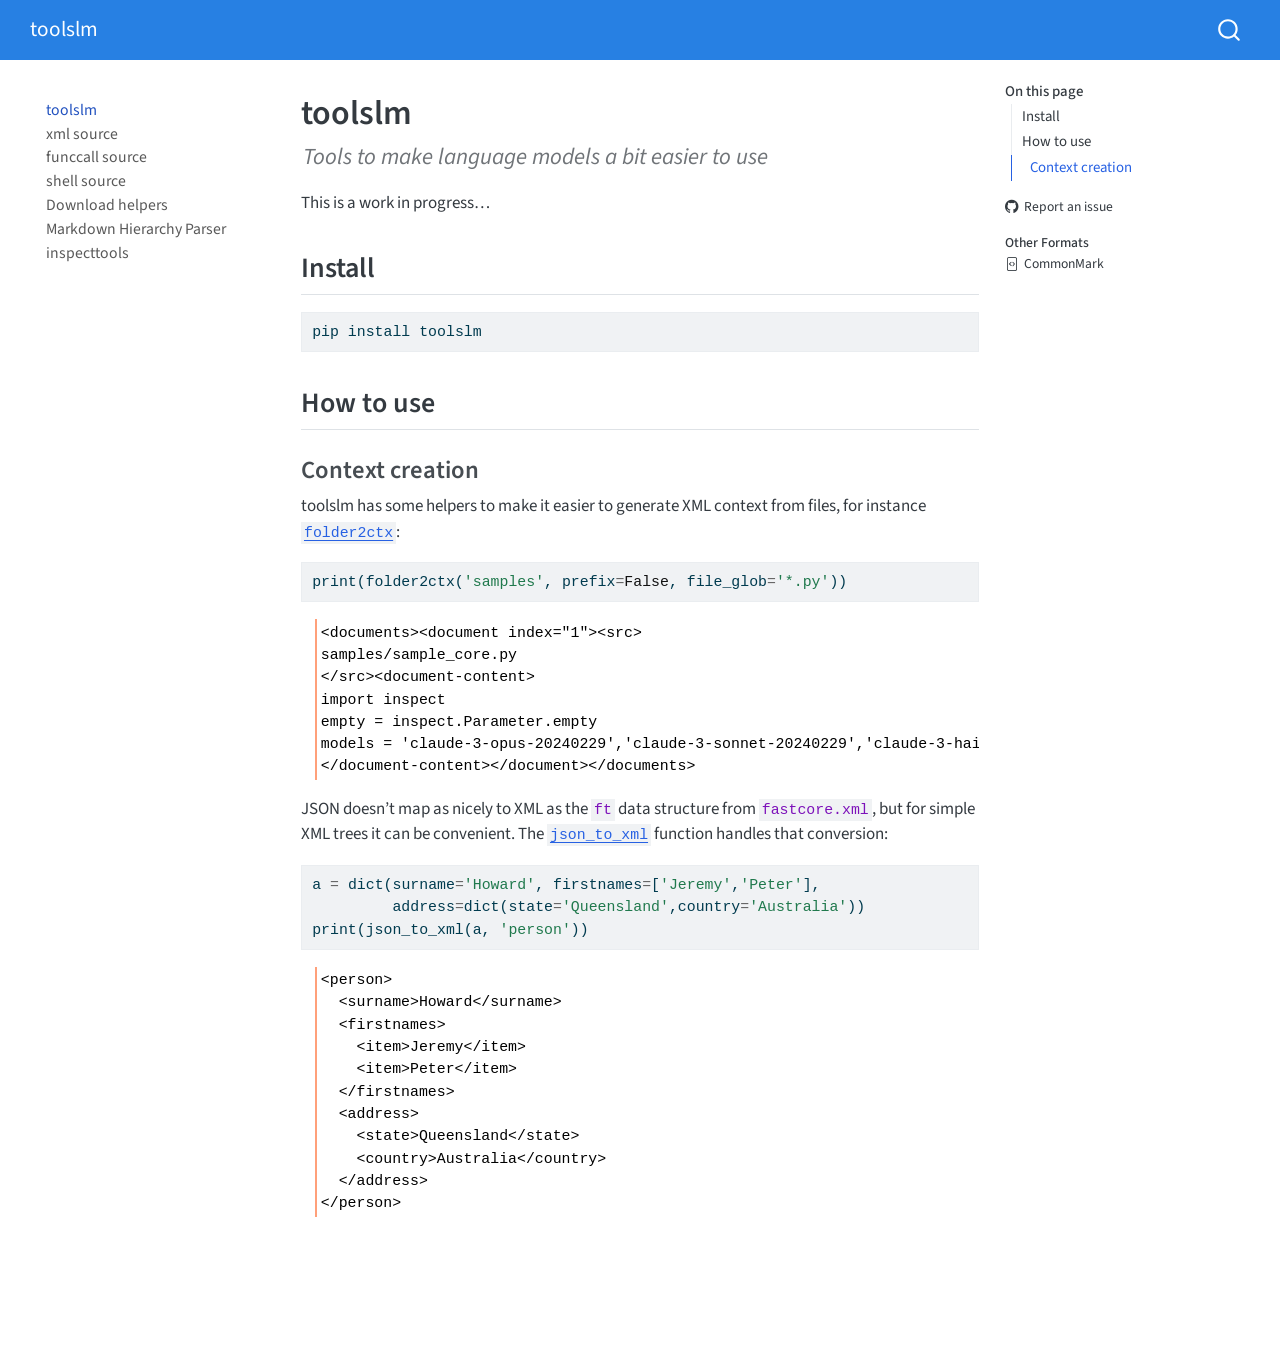
==== index.html @ 43aa9c3e "deploy: 1d671bc5218792d55fe097cf8a667a4522770179" ====
<!DOCTYPE html>
<html xmlns="http://www.w3.org/1999/xhtml" lang="en" xml:lang="en"><head>

<meta charset="utf-8">
<meta name="generator" content="quarto-1.9.36">

<meta name="viewport" content="width=device-width, initial-scale=1.0, user-scalable=yes">

<meta name="description" content="Tools to make language models a bit easier to use">

<title>toolslm</title>
<style>
/* Default styles provided by pandoc.
** See https://pandoc.org/MANUAL.html#variables-for-html for config info.
*/
code{white-space: pre-wrap;}
span.smallcaps{font-variant: small-caps;}
div.columns{display: flex; gap: min(4vw, 1.5em);}
div.column{flex: auto; overflow-x: auto;}
div.hanging-indent{margin-left: 1.5em; text-indent: -1.5em;}
ul.task-list{list-style: none;}
ul.task-list li input[type="checkbox"] {
  width: 0.8em;
  margin: 0 0.8em 0.2em -1em; /* quarto-specific, see https://github.com/quarto-dev/quarto-cli/issues/4556 */ 
  vertical-align: middle;
}
/* CSS for syntax highlighting */
html { -webkit-text-size-adjust: 100%; }
pre > code.sourceCode { white-space: pre; position: relative; }
pre > code.sourceCode > span { display: inline-block; line-height: 1.25; }
pre > code.sourceCode > span:empty { height: 1.2em; }
.sourceCode { overflow: visible; }
code.sourceCode > span { color: inherit; text-decoration: inherit; }
div.sourceCode { margin: 1em 0; }
pre.sourceCode { margin: 0; }
@media screen {
div.sourceCode { overflow: auto; }
}
@media print {
pre > code.sourceCode { white-space: pre-wrap; }
pre > code.sourceCode > span { text-indent: -5em; padding-left: 5em; }
}
pre.numberSource code
  { counter-reset: source-line 0; }
pre.numberSource code > span
  { position: relative; left: -4em; counter-increment: source-line; }
pre.numberSource code > span > a:first-child::before
  { content: counter(source-line);
    position: relative; left: -1em; text-align: right; vertical-align: baseline;
    border: none; display: inline-block;
    -webkit-touch-callout: none; -webkit-user-select: none;
    -khtml-user-select: none; -moz-user-select: none;
    -ms-user-select: none; user-select: none;
    padding: 0 4px; width: 4em;
  }
pre.numberSource { margin-left: 3em;  padding-left: 4px; }
div.sourceCode
  {   }
@media screen {
pre > code.sourceCode > span > a:first-child::before { text-decoration: underline; }
}
</style>


<script src="site_libs/quarto-nav/quarto-nav.js"></script>
<script src="site_libs/quarto-nav/headroom.min.js"></script>
<script src="site_libs/clipboard/clipboard.min.js"></script>
<script src="site_libs/quarto-search/autocomplete.umd.js"></script>
<script src="site_libs/quarto-search/fuse.min.js"></script>
<script src="site_libs/quarto-search/quarto-search.js"></script>
<meta name="quarto:offset" content="./">
<script src="site_libs/quarto-html/quarto.js" type="module"></script>
<script src="site_libs/quarto-html/tabsets/tabsets.js" type="module"></script>
<script src="site_libs/quarto-html/popper.min.js"></script>
<script src="site_libs/quarto-html/tippy.umd.min.js"></script>
<script src="site_libs/quarto-html/anchor.min.js"></script>
<link href="site_libs/quarto-html/tippy.css" rel="stylesheet">
<link href="site_libs/quarto-html/quarto-syntax-highlighting-845c23b38eaddc0f92fda52bfe77a8c8.css" rel="stylesheet" id="quarto-text-highlighting-styles">
<script src="site_libs/bootstrap/bootstrap.min.js"></script>
<link href="site_libs/bootstrap/bootstrap-icons.css" rel="stylesheet">
<link href="site_libs/bootstrap/bootstrap-a3f6bd1e97f121887d2ce1b8fe2cd664.min.css" rel="stylesheet" append-hash="true" id="quarto-bootstrap" data-mode="light">
<script id="quarto-search-options" type="application/json">{
  "location": "navbar",
  "copy-button": false,
  "collapse-after": 3,
  "panel-placement": "end",
  "type": "overlay",
  "limit": 50,
  "keyboard-shortcut": [
    "f",
    "/",
    "s"
  ],
  "show-item-context": false,
  "language": {
    "search-no-results-text": "No results",
    "search-matching-documents-text": "matching documents",
    "search-copy-link-title": "Copy link to search",
    "search-hide-matches-text": "Hide additional matches",
    "search-more-match-text": "more match in this document",
    "search-more-matches-text": "more matches in this document",
    "search-clear-button-title": "Clear",
    "search-text-placeholder": "",
    "search-detached-cancel-button-title": "Cancel",
    "search-submit-button-title": "Submit",
    "search-label": "Search"
  }
}</script>


<link rel="stylesheet" href="styles.css">
<meta property="og:title" content="toolslm">
<meta property="og:description" content="Tools to make language models a bit easier to use">
<meta property="og:site_name" content="toolslm">
<meta name="twitter:title" content="toolslm">
<meta name="twitter:description" content="Tools to make language models a bit easier to use">
<meta name="twitter:card" content="summary">
</head>

<body class="nav-sidebar floating nav-fixed quarto-light">

<div id="quarto-search-results"></div>
  <header id="quarto-header" class="headroom fixed-top">
    <nav class="navbar navbar-expand-lg " data-bs-theme="dark">
      <div class="navbar-container container-fluid">
      <div class="navbar-brand-container mx-auto">
    <a class="navbar-brand" href="./index.html">
    <span class="navbar-title">toolslm</span>
    </a>
  </div>
        <div class="quarto-navbar-tools tools-end">
</div>
          <div id="quarto-search" class="" title="Search"></div>
      </div> <!-- /container-fluid -->
    </nav>
  <nav class="quarto-secondary-nav">
    <div class="container-fluid d-flex">
      <button type="button" class="quarto-btn-toggle btn" data-bs-toggle="collapse" role="button" data-bs-target=".quarto-sidebar-collapse-item" aria-controls="quarto-sidebar" aria-expanded="false" aria-label="Toggle sidebar navigation" onclick="if (window.quartoToggleHeadroom) { window.quartoToggleHeadroom(); }">
        <i class="bi bi-layout-text-sidebar-reverse"></i>
      </button>
        <nav class="quarto-page-breadcrumbs" aria-label="breadcrumb"><ol class="breadcrumb"><li class="breadcrumb-item"><a href="./index.html">toolslm</a></li></ol></nav>
        <a class="flex-grow-1" role="navigation" data-bs-toggle="collapse" data-bs-target=".quarto-sidebar-collapse-item" aria-controls="quarto-sidebar" aria-expanded="false" aria-label="Toggle sidebar navigation" onclick="if (window.quartoToggleHeadroom) { window.quartoToggleHeadroom(); }">      
        </a>
    </div>
  </nav>
</header>
<!-- content -->
<div id="quarto-content" class="quarto-container page-columns page-rows-contents page-layout-article page-navbar">
<!-- sidebar -->
  <nav id="quarto-sidebar" class="sidebar collapse collapse-horizontal quarto-sidebar-collapse-item sidebar-navigation floating overflow-auto">
    <div class="sidebar-menu-container"> 
    <ul class="list-unstyled mt-1">
        <li class="sidebar-item">
  <div class="sidebar-item-container"> 
  <a href="./index.html" class="sidebar-item-text sidebar-link active">
 <span class="menu-text">toolslm</span></a>
  </div>
</li>
        <li class="sidebar-item">
  <div class="sidebar-item-container"> 
  <a href="./xml.html" class="sidebar-item-text sidebar-link">
 <span class="menu-text">xml source</span></a>
  </div>
</li>
        <li class="sidebar-item">
  <div class="sidebar-item-container"> 
  <a href="./funccall.html" class="sidebar-item-text sidebar-link">
 <span class="menu-text">funccall source</span></a>
  </div>
</li>
        <li class="sidebar-item">
  <div class="sidebar-item-container"> 
  <a href="./shell.html" class="sidebar-item-text sidebar-link">
 <span class="menu-text">shell source</span></a>
  </div>
</li>
        <li class="sidebar-item">
  <div class="sidebar-item-container"> 
  <a href="./download.html" class="sidebar-item-text sidebar-link">
 <span class="menu-text">Download helpers</span></a>
  </div>
</li>
        <li class="sidebar-item">
  <div class="sidebar-item-container"> 
  <a href="./md_hier.html" class="sidebar-item-text sidebar-link">
 <span class="menu-text">Markdown Hierarchy Parser</span></a>
  </div>
</li>
        <li class="sidebar-item">
  <div class="sidebar-item-container"> 
  <a href="./inspecttools.html" class="sidebar-item-text sidebar-link">
 <span class="menu-text">inspecttools</span></a>
  </div>
</li>
    </ul>
    </div>
</nav>
<div id="quarto-sidebar-glass" class="quarto-sidebar-collapse-item" data-bs-toggle="collapse" data-bs-target=".quarto-sidebar-collapse-item"></div>
<!-- margin-sidebar -->
    <div id="quarto-margin-sidebar" class="sidebar margin-sidebar">
        <nav id="TOC" role="doc-toc" class="toc-active">
    <h2 id="toc-title">On this page</h2>
   
  <ul>
  <li><a href="#install" id="toc-install" class="nav-link active" data-scroll-target="#install">Install</a></li>
  <li><a href="#how-to-use" id="toc-how-to-use" class="nav-link" data-scroll-target="#how-to-use">How to use</a>
  <ul class="collapse">
  <li><a href="#context-creation" id="toc-context-creation" class="nav-link" data-scroll-target="#context-creation">Context creation</a></li>
  </ul></li>
  </ul>
<div class="toc-actions"><ul><li><a href="https://github.com/AnswerDotAI/toolslm/issues/new" class="toc-action"><i class="bi bi-github"></i>Report an issue</a></li></ul></div><div class="quarto-alternate-formats"><h2>Other Formats</h2><ul><li><a href="index.html.md"><i class="bi bi-file-code"></i>CommonMark</a></li></ul></div></nav>
    </div>
<!-- main -->
<main class="content" id="quarto-document-content">

<header id="title-block-header" class="quarto-title-block default">
<div class="quarto-title">
<h1 class="title">toolslm</h1>
</div>

<div>
  <div class="description">
    Tools to make language models a bit easier to use
  </div>
</div>


<div class="quarto-title-meta">

    
  
    
  </div>
  


</header>


<!-- WARNING: THIS FILE WAS AUTOGENERATED! DO NOT EDIT! -->
<p>This is a work in progress…</p>
<section id="install" class="level2">
<h2 class="anchored" data-anchor-id="install">Install</h2>
<div class="code-copy-outer-scaffold"><div class="sourceCode" id="cb1"><pre class="sourceCode sh code-with-copy"><code class="sourceCode bash"><span id="cb1-1"><a href="#cb1-1" aria-hidden="true" tabindex="-1"></a><span class="ex">pip</span> install toolslm</span></code></pre></div><button title="Copy to Clipboard" class="code-copy-button"><i class="bi"></i></button></div>
</section>
<section id="how-to-use" class="level2">
<h2 class="anchored" data-anchor-id="how-to-use">How to use</h2>
<section id="context-creation" class="level3">
<h3 class="anchored" data-anchor-id="context-creation">Context creation</h3>
<p>toolslm has some helpers to make it easier to generate XML context from files, for instance <a href="https://AnswerDotAI.github.io/toolslm/xml.html#folder2ctx"><code>folder2ctx</code></a>:</p>
<div id="efd52392" class="cell">
<div class="code-copy-outer-scaffold"><div class="sourceCode cell-code" id="cb2"><pre class="sourceCode python code-with-copy"><code class="sourceCode python"><span id="cb2-1"><a href="#cb2-1" aria-hidden="true" tabindex="-1"></a><span class="bu">print</span>(folder2ctx(<span class="st">'samples'</span>, prefix<span class="op">=</span><span class="va">False</span>, file_glob<span class="op">=</span><span class="st">'*.py'</span>))</span></code></pre></div><button title="Copy to Clipboard" class="code-copy-button"><i class="bi"></i></button></div>
<div class="cell-output cell-output-stdout">
<pre><code>&lt;documents&gt;&lt;document index="1"&gt;&lt;src&gt;
samples/sample_core.py
&lt;/src&gt;&lt;document-content&gt;
import inspect
empty = inspect.Parameter.empty
models = 'claude-3-opus-20240229','claude-3-sonnet-20240229','claude-3-haiku-20240307'
&lt;/document-content&gt;&lt;/document&gt;&lt;/documents&gt;</code></pre>
</div>
</div>
<p>JSON doesn’t map as nicely to XML as the <code>ft</code> data structure from <code>fastcore.xml</code>, but for simple XML trees it can be convenient. The <a href="https://AnswerDotAI.github.io/toolslm/xml.html#json_to_xml"><code>json_to_xml</code></a> function handles that conversion:</p>
<div id="9bcb985e" class="cell">
<div class="code-copy-outer-scaffold"><div class="sourceCode cell-code" id="cb4"><pre class="sourceCode python code-with-copy"><code class="sourceCode python"><span id="cb4-1"><a href="#cb4-1" aria-hidden="true" tabindex="-1"></a>a <span class="op">=</span> <span class="bu">dict</span>(surname<span class="op">=</span><span class="st">'Howard'</span>, firstnames<span class="op">=</span>[<span class="st">'Jeremy'</span>,<span class="st">'Peter'</span>],</span>
<span id="cb4-2"><a href="#cb4-2" aria-hidden="true" tabindex="-1"></a>         address<span class="op">=</span><span class="bu">dict</span>(state<span class="op">=</span><span class="st">'Queensland'</span>,country<span class="op">=</span><span class="st">'Australia'</span>))</span>
<span id="cb4-3"><a href="#cb4-3" aria-hidden="true" tabindex="-1"></a><span class="bu">print</span>(json_to_xml(a, <span class="st">'person'</span>))</span></code></pre></div><button title="Copy to Clipboard" class="code-copy-button"><i class="bi"></i></button></div>
<div class="cell-output cell-output-stdout">
<pre><code>&lt;person&gt;
  &lt;surname&gt;Howard&lt;/surname&gt;
  &lt;firstnames&gt;
    &lt;item&gt;Jeremy&lt;/item&gt;
    &lt;item&gt;Peter&lt;/item&gt;
  &lt;/firstnames&gt;
  &lt;address&gt;
    &lt;state&gt;Queensland&lt;/state&gt;
    &lt;country&gt;Australia&lt;/country&gt;
  &lt;/address&gt;
&lt;/person&gt;</code></pre>
</div>
</div>


</section>
</section>

</main> <!-- /main -->
<script id="quarto-html-after-body" type="application/javascript">
  window.document.addEventListener("DOMContentLoaded", function (event) {
    const icon = "";
    const anchorJS = new window.AnchorJS();
    anchorJS.options = {
      placement: 'right',
      icon: icon
    };
    anchorJS.add('.anchored');
    const isCodeAnnotation = (el) => {
      for (const clz of el.classList) {
        if (clz.startsWith('code-annotation-')) {                     
          return true;
        }
      }
      return false;
    }
    const onCopySuccess = function(e) {
      // button target
      const button = e.trigger;
      // don't keep focus
      button.blur();
      // flash "checked"
      button.classList.add('code-copy-button-checked');
      var currentTitle = button.getAttribute("title");
      button.setAttribute("title", "Copied!");
      let tooltip;
      if (window.bootstrap) {
        button.setAttribute("data-bs-toggle", "tooltip");
        button.setAttribute("data-bs-placement", "left");
        button.setAttribute("data-bs-title", "Copied!");
        tooltip = new bootstrap.Tooltip(button, 
          { trigger: "manual", 
            customClass: "code-copy-button-tooltip",
            offset: [0, -8]});
        tooltip.show();    
      }
      setTimeout(function() {
        if (tooltip) {
          tooltip.hide();
          button.removeAttribute("data-bs-title");
          button.removeAttribute("data-bs-toggle");
          button.removeAttribute("data-bs-placement");
        }
        button.setAttribute("title", currentTitle);
        button.classList.remove('code-copy-button-checked');
      }, 1000);
      // clear code selection
      e.clearSelection();
    }
    const getTextToCopy = function(trigger) {
      const outerScaffold = trigger.parentElement.cloneNode(true);
      const codeEl = outerScaffold.querySelector('code');
      for (const childEl of codeEl.children) {
        if (isCodeAnnotation(childEl)) {
          childEl.remove();
        }
      }
      return codeEl.innerText;
    }
    const clipboard = new window.ClipboardJS('.code-copy-button:not([data-in-quarto-modal])', {
      text: getTextToCopy
    });
    clipboard.on('success', onCopySuccess);
    if (window.document.getElementById('quarto-embedded-source-code-modal')) {
      const clipboardModal = new window.ClipboardJS('.code-copy-button[data-in-quarto-modal]', {
        text: getTextToCopy,
        container: window.document.getElementById('quarto-embedded-source-code-modal')
      });
      clipboardModal.on('success', onCopySuccess);
    }
      var localhostRegex = new RegExp(/^(?:http|https):\/\/localhost\:?[0-9]*\//);
      var mailtoRegex = new RegExp(/^mailto:/);
        var filterRegex = new RegExp("https:\/\/AnswerDotAI\.github\.io\/toolslm");
      var isInternal = (href) => {
          return filterRegex.test(href) || localhostRegex.test(href) || mailtoRegex.test(href);
      }
      // Inspect non-navigation links and adorn them if external
     var links = window.document.querySelectorAll('a[href]:not(.nav-link):not(.navbar-brand):not(.toc-action):not(.sidebar-link):not(.sidebar-item-toggle):not(.pagination-link):not(.no-external):not([aria-hidden]):not(.dropdown-item):not(.quarto-navigation-tool):not(.about-link)');
      for (var i=0; i<links.length; i++) {
        const link = links[i];
        if (!isInternal(link.href)) {
          // undo the damage that might have been done by quarto-nav.js in the case of
          // links that we want to consider external
          if (link.dataset.originalHref !== undefined) {
            link.href = link.dataset.originalHref;
          }
        }
      }
    function tippyHover(el, contentFn, onTriggerFn, onUntriggerFn) {
      const config = {
        allowHTML: true,
        maxWidth: 500,
        delay: 100,
        arrow: false,
        appendTo: function(el) {
            return el.parentElement;
        },
        interactive: true,
        interactiveBorder: 10,
        theme: 'quarto',
        placement: 'bottom-start',
      };
      if (contentFn) {
        config.content = contentFn;
      }
      if (onTriggerFn) {
        config.onTrigger = onTriggerFn;
      }
      if (onUntriggerFn) {
        config.onUntrigger = onUntriggerFn;
      }
      window.tippy(el, config); 
    }
    const noterefs = window.document.querySelectorAll('a[role="doc-noteref"]');
    for (var i=0; i<noterefs.length; i++) {
      const ref = noterefs[i];
      tippyHover(ref, function() {
        // use id or data attribute instead here
        let href = ref.getAttribute('data-footnote-href') || ref.getAttribute('href');
        try { href = new URL(href).hash; } catch {}
        const id = href.replace(/^#\/?/, "");
        const note = window.document.getElementById(id);
        if (note) {
          return note.innerHTML;
        } else {
          return "";
        }
      });
    }
    const xrefs = window.document.querySelectorAll('a.quarto-xref');
    const processXRef = (id, note) => {
      // Strip column container classes
      const stripColumnClz = (el) => {
        el.classList.remove("page-full", "page-columns");
        if (el.children) {
          for (const child of el.children) {
            stripColumnClz(child);
          }
        }
      }
      stripColumnClz(note)
      if (id === null || id.startsWith('sec-')) {
        // Special case sections, only their first couple elements
        const container = document.createElement("div");
        if (note.children && note.children.length > 2) {
          container.appendChild(note.children[0].cloneNode(true));
          for (let i = 1; i < note.children.length; i++) {
            const child = note.children[i];
            if (child.tagName === "P" && child.innerText === "") {
              continue;
            } else {
              container.appendChild(child.cloneNode(true));
              break;
            }
          }
          if (window.Quarto?.typesetMath) {
            window.Quarto.typesetMath(container);
          }
          return container.innerHTML
        } else {
          if (window.Quarto?.typesetMath) {
            window.Quarto.typesetMath(note);
          }
          return note.innerHTML;
        }
      } else {
        // Remove any anchor links if they are present
        const anchorLink = note.querySelector('a.anchorjs-link');
        if (anchorLink) {
          anchorLink.remove();
        }
        if (window.Quarto?.typesetMath) {
          window.Quarto.typesetMath(note);
        }
        if (note.classList.contains("callout")) {
          return note.outerHTML;
        } else {
          return note.innerHTML;
        }
      }
    }
    for (var i=0; i<xrefs.length; i++) {
      const xref = xrefs[i];
      tippyHover(xref, undefined, function(instance) {
        instance.disable();
        let url = xref.getAttribute('href');
        let hash = undefined; 
        if (url.startsWith('#')) {
          hash = url;
        } else {
          try { hash = new URL(url).hash; } catch {}
        }
        if (hash) {
          const id = hash.replace(/^#\/?/, "");
          const note = window.document.getElementById(id);
          if (note !== null) {
            try {
              const html = processXRef(id, note.cloneNode(true));
              instance.setContent(html);
            } finally {
              instance.enable();
              instance.show();
            }
          } else {
            // See if we can fetch this
            fetch(url.split('#')[0])
            .then(res => res.text())
            .then(html => {
              const parser = new DOMParser();
              const htmlDoc = parser.parseFromString(html, "text/html");
              const note = htmlDoc.getElementById(id);
              if (note !== null) {
                const html = processXRef(id, note);
                instance.setContent(html);
              } 
            }).finally(() => {
              instance.enable();
              instance.show();
            });
          }
        } else {
          // See if we can fetch a full url (with no hash to target)
          // This is a special case and we should probably do some content thinning / targeting
          fetch(url)
          .then(res => res.text())
          .then(html => {
            const parser = new DOMParser();
            const htmlDoc = parser.parseFromString(html, "text/html");
            const note = htmlDoc.querySelector('main.content');
            if (note !== null) {
              // This should only happen for chapter cross references
              // (since there is no id in the URL)
              // remove the first header
              if (note.children.length > 0 && note.children[0].tagName === "HEADER") {
                note.children[0].remove();
              }
              const html = processXRef(null, note);
              instance.setContent(html);
            } 
          }).finally(() => {
            instance.enable();
            instance.show();
          });
        }
      }, function(instance) {
      });
    }
        let selectedAnnoteEl;
        const selectorForAnnotation = ( cell, annotation) => {
          let cellAttr = 'data-code-cell="' + cell + '"';
          let lineAttr = 'data-code-annotation="' +  annotation + '"';
          const selector = 'span[' + cellAttr + '][' + lineAttr + ']';
          return selector;
        }
        const selectCodeLines = (annoteEl) => {
          const doc = window.document;
          const targetCell = annoteEl.getAttribute("data-target-cell");
          const targetAnnotation = annoteEl.getAttribute("data-target-annotation");
          const annoteSpan = window.document.querySelector(selectorForAnnotation(targetCell, targetAnnotation));
          const lines = annoteSpan.getAttribute("data-code-lines").split(",");
          const lineIds = lines.map((line) => {
            return targetCell + "-" + line;
          })
          let top = null;
          let height = null;
          let parent = null;
          if (lineIds.length > 0) {
              //compute the position of the single el (top and bottom and make a div)
              const el = window.document.getElementById(lineIds[0]);
              top = el.offsetTop;
              height = el.offsetHeight;
              parent = el.parentElement.parentElement;
            if (lineIds.length > 1) {
              const lastEl = window.document.getElementById(lineIds[lineIds.length - 1]);
              const bottom = lastEl.offsetTop + lastEl.offsetHeight;
              height = bottom - top;
            }
            if (top !== null && height !== null && parent !== null) {
              // cook up a div (if necessary) and position it 
              let div = window.document.getElementById("code-annotation-line-highlight");
              if (div === null) {
                div = window.document.createElement("div");
                div.setAttribute("id", "code-annotation-line-highlight");
                div.style.position = 'absolute';
                parent.appendChild(div);
              }
              div.style.top = top - 2 + "px";
              div.style.height = height + 4 + "px";
              div.style.left = 0;
              let gutterDiv = window.document.getElementById("code-annotation-line-highlight-gutter");
              if (gutterDiv === null) {
                gutterDiv = window.document.createElement("div");
                gutterDiv.setAttribute("id", "code-annotation-line-highlight-gutter");
                gutterDiv.style.position = 'absolute';
                const codeCell = window.document.getElementById(targetCell);
                const gutter = codeCell.querySelector('.code-annotation-gutter');
                gutter.appendChild(gutterDiv);
              }
              gutterDiv.style.top = top - 2 + "px";
              gutterDiv.style.height = height + 4 + "px";
            }
            selectedAnnoteEl = annoteEl;
          }
        };
        const unselectCodeLines = () => {
          const elementsIds = ["code-annotation-line-highlight", "code-annotation-line-highlight-gutter"];
          elementsIds.forEach((elId) => {
            const div = window.document.getElementById(elId);
            if (div) {
              div.remove();
            }
          });
          selectedAnnoteEl = undefined;
        };
          // Handle positioning of the toggle
      window.addEventListener(
        "resize",
        throttle(() => {
          elRect = undefined;
          if (selectedAnnoteEl) {
            selectCodeLines(selectedAnnoteEl);
          }
        }, 10)
      );
      function throttle(fn, ms) {
      let throttle = false;
      let timer;
        return (...args) => {
          if(!throttle) { // first call gets through
              fn.apply(this, args);
              throttle = true;
          } else { // all the others get throttled
              if(timer) clearTimeout(timer); // cancel #2
              timer = setTimeout(() => {
                fn.apply(this, args);
                timer = throttle = false;
              }, ms);
          }
        };
      }
        // Attach click handler to the DT
        const annoteDls = window.document.querySelectorAll('dt[data-target-cell]');
        for (const annoteDlNode of annoteDls) {
          annoteDlNode.addEventListener('click', (event) => {
            const clickedEl = event.target;
            if (clickedEl !== selectedAnnoteEl) {
              unselectCodeLines();
              const activeEl = window.document.querySelector('dt[data-target-cell].code-annotation-active');
              if (activeEl) {
                activeEl.classList.remove('code-annotation-active');
              }
              selectCodeLines(clickedEl);
              clickedEl.classList.add('code-annotation-active');
            } else {
              // Unselect the line
              unselectCodeLines();
              clickedEl.classList.remove('code-annotation-active');
            }
          });
        }
    const findCites = (el) => {
      const parentEl = el.parentElement;
      if (parentEl) {
        const cites = parentEl.dataset.cites;
        if (cites) {
          return {
            el,
            cites: cites.split(' ')
          };
        } else {
          return findCites(el.parentElement)
        }
      } else {
        return undefined;
      }
    };
    var bibliorefs = window.document.querySelectorAll('a[role="doc-biblioref"]');
    for (var i=0; i<bibliorefs.length; i++) {
      const ref = bibliorefs[i];
      const citeInfo = findCites(ref);
      if (citeInfo) {
        tippyHover(citeInfo.el, function() {
          var popup = window.document.createElement('div');
          citeInfo.cites.forEach(function(cite) {
            var citeDiv = window.document.createElement('div');
            citeDiv.classList.add('hanging-indent');
            citeDiv.classList.add('csl-entry');
            var biblioDiv = window.document.getElementById('ref-' + cite);
            if (biblioDiv) {
              citeDiv.innerHTML = biblioDiv.innerHTML;
            }
            popup.appendChild(citeDiv);
          });
          return popup.innerHTML;
        });
      }
    }
  });
  </script>
</div> <!-- /content -->




<footer class="footer"><div class="nav-footer"><div class="nav-footer-center"><div class="toc-actions d-sm-block d-md-none"><ul><li><a href="https://github.com/AnswerDotAI/toolslm/issues/new" class="toc-action"><i class="bi bi-github"></i>Report an issue</a></li></ul></div></div></div></footer></body></html>
---- site_libs/quarto-html/tippy.css ----
.tippy-box[data-animation=fade][data-state=hidden]{opacity:0}[data-tippy-root]{max-width:calc(100vw - 10px)}.tippy-box{position:relative;background-color:#333;color:#fff;border-radius:4px;font-size:14px;line-height:1.4;white-space:normal;outline:0;transition-property:transform,visibility,opacity}.tippy-box[data-placement^=top]>.tippy-arrow{bottom:0}.tippy-box[data-placement^=top]>.tippy-arrow:before{bottom:-7px;left:0;border-width:8px 8px 0;border-top-color:initial;transform-origin:center top}.tippy-box[data-placement^=bottom]>.tippy-arrow{top:0}.tippy-box[data-placement^=bottom]>.tippy-arrow:before{top:-7px;left:0;border-width:0 8px 8px;border-bottom-color:initial;transform-origin:center bottom}.tippy-box[data-placement^=left]>.tippy-arrow{right:0}.tippy-box[data-placement^=left]>.tippy-arrow:before{border-width:8px 0 8px 8px;border-left-color:initial;right:-7px;transform-origin:center left}.tippy-box[data-placement^=right]>.tippy-arrow{left:0}.tippy-box[data-placement^=right]>.tippy-arrow:before{left:-7px;border-width:8px 8px 8px 0;border-right-color:initial;transform-origin:center right}.tippy-box[data-inertia][data-state=visible]{transition-timing-function:cubic-bezier(.54,1.5,.38,1.11)}.tippy-arrow{width:16px;height:16px;color:#333}.tippy-arrow:before{content:"";position:absolute;border-color:transparent;border-style:solid}.tippy-content{position:relative;padding:5px 9px;z-index:1}
---- site_libs/quarto-html/quarto-syntax-highlighting-845c23b38eaddc0f92fda52bfe77a8c8.css ----
/* quarto syntax highlight colors */
:root {
  --quarto-hl-ot-color: #003B4F;
  --quarto-hl-at-color: #657422;
  --quarto-hl-ss-color: #20794D;
  --quarto-hl-an-color: #5E5E5E;
  --quarto-hl-fu-color: #4758AB;
  --quarto-hl-st-color: #20794D;
  --quarto-hl-cf-color: #003B4F;
  --quarto-hl-op-color: #5E5E5E;
  --quarto-hl-er-color: #AD0000;
  --quarto-hl-bn-color: #AD0000;
  --quarto-hl-al-color: #AD0000;
  --quarto-hl-va-color: #111111;
  --quarto-hl-bu-color: inherit;
  --quarto-hl-ex-color: inherit;
  --quarto-hl-pp-color: #AD0000;
  --quarto-hl-in-color: #5E5E5E;
  --quarto-hl-vs-color: #20794D;
  --quarto-hl-wa-color: #5E5E5E;
  --quarto-hl-do-color: #5E5E5E;
  --quarto-hl-im-color: #00769E;
  --quarto-hl-ch-color: #20794D;
  --quarto-hl-dt-color: #AD0000;
  --quarto-hl-fl-color: #AD0000;
  --quarto-hl-co-color: #5E5E5E;
  --quarto-hl-cv-color: #5E5E5E;
  --quarto-hl-cn-color: #8f5902;
  --quarto-hl-sc-color: #5E5E5E;
  --quarto-hl-dv-color: #AD0000;
  --quarto-hl-kw-color: #003B4F;
}

/* other quarto variables */
:root {
  --quarto-font-monospace: SFMono-Regular, Menlo, Monaco, Consolas, "Liberation Mono", "Courier New", monospace;
}

/* syntax highlight based on Pandoc's rules */
pre > code.sourceCode > span {
  color: #003B4F;
}

code.sourceCode > span {
  color: #003B4F;
}

div.sourceCode,
div.sourceCode pre.sourceCode {
  color: #003B4F;
}

/* Normal */
code span {
  color: #003B4F;
}

/* Alert */
code span.al {
  color: #AD0000;
  font-style: inherit;
}

/* Annotation */
code span.an {
  color: #5E5E5E;
  font-style: inherit;
}

/* Attribute */
code span.at {
  color: #657422;
  font-style: inherit;
}

/* BaseN */
code span.bn {
  color: #AD0000;
  font-style: inherit;
}

/* BuiltIn */
code span.bu {
  font-style: inherit;
}

/* ControlFlow */
code span.cf {
  color: #003B4F;
  font-weight: bold;
  font-style: inherit;
}

/* Char */
code span.ch {
  color: #20794D;
  font-style: inherit;
}

/* Constant */
code span.cn {
  color: #8f5902;
  font-style: inherit;
}

/* Comment */
code span.co {
  color: #5E5E5E;
  font-style: inherit;
}

/* CommentVar */
code span.cv {
  color: #5E5E5E;
  font-style: italic;
}

/* Documentation */
code span.do {
  color: #5E5E5E;
  font-style: italic;
}

/* DataType */
code span.dt {
  color: #AD0000;
  font-style: inherit;
}

/* DecVal */
code span.dv {
  color: #AD0000;
  font-style: inherit;
}

/* Error */
code span.er {
  color: #AD0000;
  font-style: inherit;
}

/* Extension */
code span.ex {
  font-style: inherit;
}

/* Float */
code span.fl {
  color: #AD0000;
  font-style: inherit;
}

/* Function */
code span.fu {
  color: #4758AB;
  font-style: inherit;
}

/* Import */
code span.im {
  color: #00769E;
  font-style: inherit;
}

/* Information */
code span.in {
  color: #5E5E5E;
  font-style: inherit;
}

/* Keyword */
code span.kw {
  color: #003B4F;
  font-weight: bold;
  font-style: inherit;
}

/* Operator */
code span.op {
  color: #5E5E5E;
  font-style: inherit;
}

/* Other */
code span.ot {
  color: #003B4F;
  font-style: inherit;
}

/* Preprocessor */
code span.pp {
  color: #AD0000;
  font-style: inherit;
}

/* SpecialChar */
code span.sc {
  color: #5E5E5E;
  font-style: inherit;
}

/* SpecialString */
code span.ss {
  color: #20794D;
  font-style: inherit;
}

/* String */
code span.st {
  color: #20794D;
  font-style: inherit;
}

/* Variable */
code span.va {
  color: #111111;
  font-style: inherit;
}

/* VerbatimString */
code span.vs {
  color: #20794D;
  font-style: inherit;
}

/* Warning */
code span.wa {
  color: #5E5E5E;
  font-style: italic;
}

.prevent-inlining {
  content: "</";
}

/*# sourceMappingURL=ac89f0bb514bba72461919f78549e31c.css.map */
---- styles.css ----
.cell {
  margin-bottom: 1rem;
}

.cell > .sourceCode {
  margin-bottom: 0;
}

.cell-output > pre {
  margin-bottom: 0;
}

.cell-output > pre, .cell-output > .sourceCode > pre, .cell-output-stdout > pre {
  margin-left: 0.8rem;
  margin-top: 0;
  background: none;
  border-left: 2px solid lightsalmon;
  border-top-left-radius: 0;
  border-top-right-radius: 0;
}

.cell-output > .sourceCode {
  border: none;
}

.cell-output > .sourceCode {
  background: none;
  margin-top: 0;
}

div.description {
  padding-left: 2px;
  padding-top: 5px;
  font-style: italic;
  font-size: 135%;
  opacity: 70%;
}
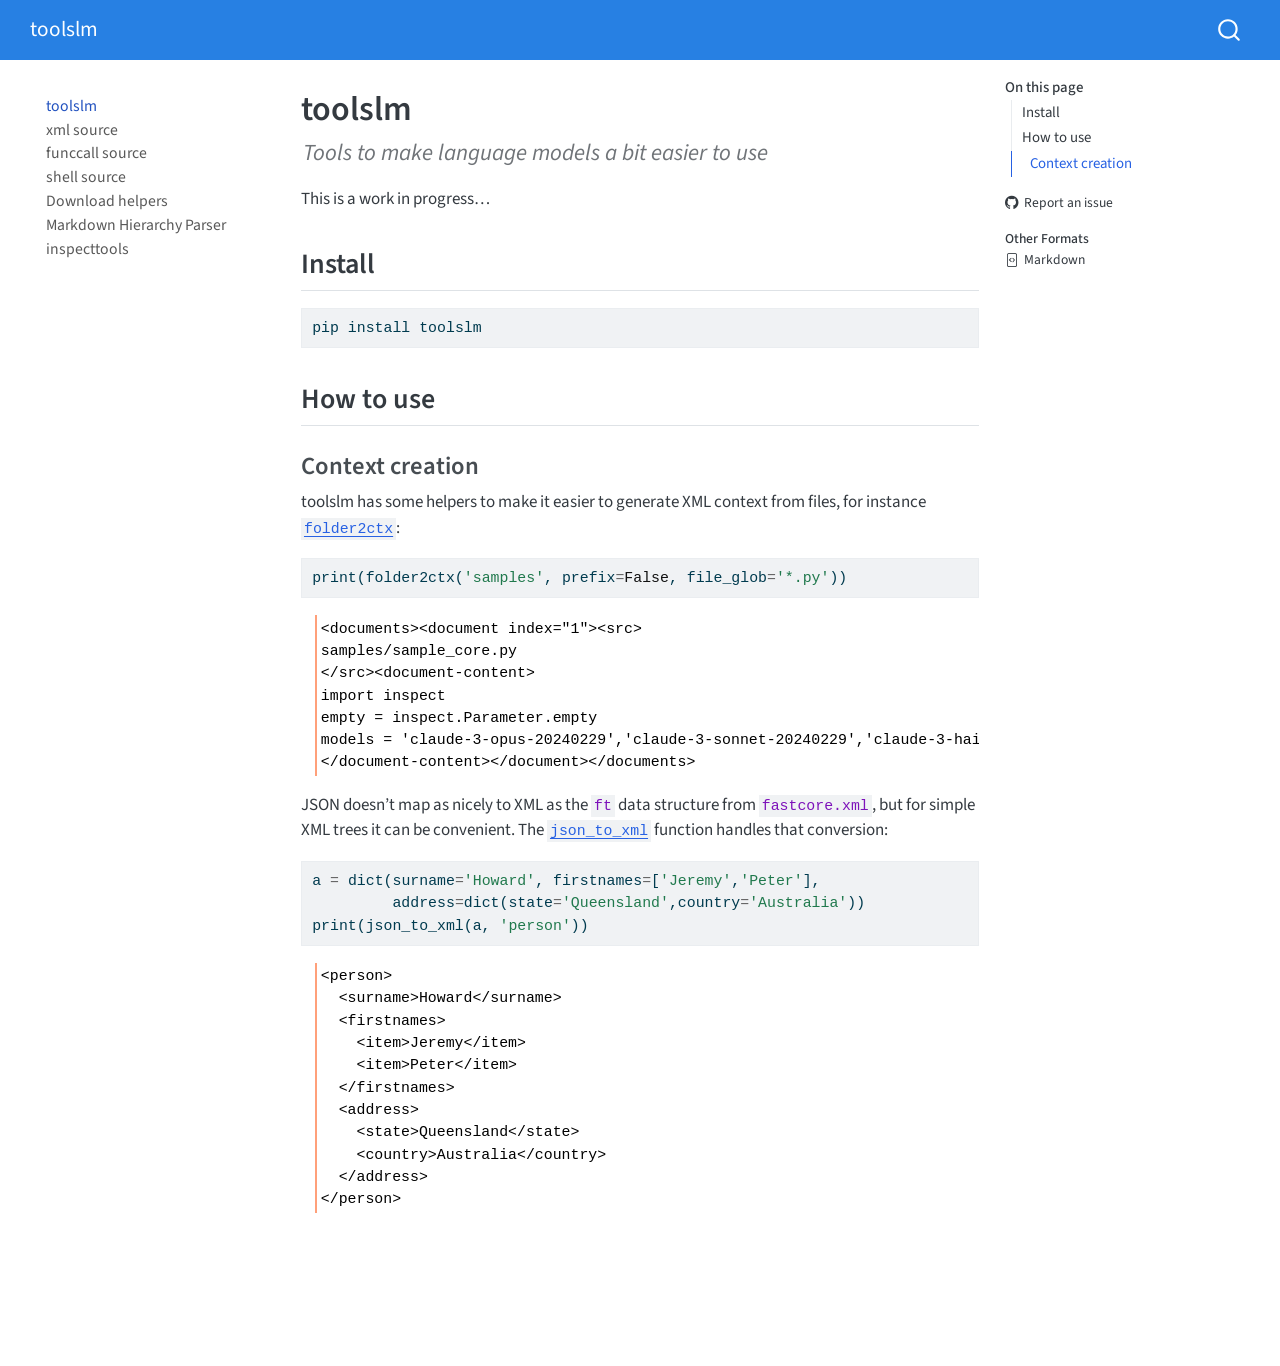
==== commit 96d56ad7: "deploy: f922b055068284a8a8af7756e6555a3a19c205fb" ====
--- a/index.html
+++ b/index.html
@@ -2,7 +2,7 @@
 <html xmlns="http://www.w3.org/1999/xhtml" lang="en" xml:lang="en"><head>
 
 <meta charset="utf-8">
-<meta name="generator" content="quarto-1.9.36">
+<meta name="generator" content="quarto-1.9.38">
 
 <meta name="viewport" content="width=device-width, initial-scale=1.0, user-scalable=yes">
 
@@ -75,10 +75,10 @@
 <script src="site_libs/quarto-html/tippy.umd.min.js"></script>
 <script src="site_libs/quarto-html/anchor.min.js"></script>
 <link href="site_libs/quarto-html/tippy.css" rel="stylesheet">
-<link href="site_libs/quarto-html/quarto-syntax-highlighting-845c23b38eaddc0f92fda52bfe77a8c8.css" rel="stylesheet" id="quarto-text-highlighting-styles">
+<link href="site_libs/quarto-html/quarto-syntax-highlighting-15634bcf2e68342d4ad2dfa704d543f6.css" rel="stylesheet" id="quarto-text-highlighting-styles">
 <script src="site_libs/bootstrap/bootstrap.min.js"></script>
 <link href="site_libs/bootstrap/bootstrap-icons.css" rel="stylesheet">
-<link href="site_libs/bootstrap/bootstrap-a3f6bd1e97f121887d2ce1b8fe2cd664.min.css" rel="stylesheet" append-hash="true" id="quarto-bootstrap" data-mode="light">
+<link href="site_libs/bootstrap/bootstrap-b38bfc58f0732c5acf3d85c920ebea91.min.css" rel="stylesheet" append-hash="true" id="quarto-bootstrap" data-mode="light">
 <script id="quarto-search-options" type="application/json">{
   "location": "navbar",
   "copy-button": false,
@@ -208,7 +208,7 @@
   <li><a href="#context-creation" id="toc-context-creation" class="nav-link" data-scroll-target="#context-creation">Context creation</a></li>
   </ul></li>
   </ul>
-<div class="toc-actions"><ul><li><a href="https://github.com/AnswerDotAI/toolslm/issues/new" class="toc-action"><i class="bi bi-github"></i>Report an issue</a></li></ul></div><div class="quarto-alternate-formats"><h2>Other Formats</h2><ul><li><a href="index.html.md"><i class="bi bi-file-code"></i>CommonMark</a></li></ul></div></nav>
+<div class="toc-actions"><ul><li><a href="https://github.com/AnswerDotAI/toolslm/issues/new" class="toc-action"><i class="bi bi-github"></i>Report an issue</a></li></ul></div><div class="quarto-alternate-formats"><h2>Other Formats</h2><ul><li><a href="index.html.md"><i class="bi bi-file-code"></i>Markdown</a></li></ul></div></nav>
     </div>
 <!-- main -->
 <main class="content" id="quarto-document-content">
--- a/site_libs/quarto-html/quarto-syntax-highlighting-15634bcf2e68342d4ad2dfa704d543f6.css
+++ b/site_libs/quarto-html/quarto-syntax-highlighting-15634bcf2e68342d4ad2dfa704d543f6.css
@@ -0,0 +1,236 @@
+/* quarto syntax highlight colors */
+:root {
+  --quarto-hl-ot-color: #003B4F;
+  --quarto-hl-at-color: #657422;
+  --quarto-hl-ss-color: #20794D;
+  --quarto-hl-an-color: #5E5E5E;
+  --quarto-hl-fu-color: #4758AB;
+  --quarto-hl-st-color: #20794D;
+  --quarto-hl-cf-color: #003B4F;
+  --quarto-hl-op-color: #5E5E5E;
+  --quarto-hl-er-color: #AD0000;
+  --quarto-hl-bn-color: #AD0000;
+  --quarto-hl-al-color: #AD0000;
+  --quarto-hl-va-color: #111111;
+  --quarto-hl-bu-color: inherit;
+  --quarto-hl-ex-color: inherit;
+  --quarto-hl-pp-color: #AD0000;
+  --quarto-hl-in-color: #5E5E5E;
+  --quarto-hl-vs-color: #20794D;
+  --quarto-hl-wa-color: #5E5E5E;
+  --quarto-hl-do-color: #5E5E5E;
+  --quarto-hl-im-color: #00769E;
+  --quarto-hl-ch-color: #20794D;
+  --quarto-hl-dt-color: #AD0000;
+  --quarto-hl-fl-color: #AD0000;
+  --quarto-hl-co-color: #5E5E5E;
+  --quarto-hl-cv-color: #5E5E5E;
+  --quarto-hl-cn-color: #8f5902;
+  --quarto-hl-sc-color: #5E5E5E;
+  --quarto-hl-dv-color: #AD0000;
+  --quarto-hl-kw-color: #003B4F;
+}
+
+/* other quarto variables */
+:root {
+  --quarto-font-monospace: SFMono-Regular, Menlo, Monaco, Consolas, "Liberation Mono", "Courier New", monospace;
+}
+
+/* syntax highlight based on Pandoc's rules */
+pre > code.sourceCode > span {
+  color: #003B4F;
+}
+
+code.sourceCode > span {
+  color: #003B4F;
+}
+
+div.sourceCode,
+div.sourceCode pre.sourceCode {
+  color: #003B4F;
+}
+
+/* Normal */
+code span {
+  color: #003B4F;
+}
+
+/* Alert */
+code span.al {
+  color: #AD0000;
+  font-style: inherit;
+}
+
+/* Annotation */
+code span.an {
+  color: #5E5E5E;
+  font-style: inherit;
+}
+
+/* Attribute */
+code span.at {
+  color: #657422;
+  font-style: inherit;
+}
+
+/* BaseN */
+code span.bn {
+  color: #AD0000;
+  font-style: inherit;
+}
+
+/* BuiltIn */
+code span.bu {
+  font-style: inherit;
+}
+
+/* ControlFlow */
+code span.cf {
+  color: #003B4F;
+  font-weight: bold;
+  font-style: inherit;
+}
+
+/* Char */
+code span.ch {
+  color: #20794D;
+  font-style: inherit;
+}
+
+/* Constant */
+code span.cn {
+  color: #8f5902;
+  font-style: inherit;
+}
+
+/* Comment */
+code span.co {
+  color: #5E5E5E;
+  font-style: inherit;
+}
+
+/* CommentVar */
+code span.cv {
+  color: #5E5E5E;
+  font-style: italic;
+}
+
+/* Documentation */
+code span.do {
+  color: #5E5E5E;
+  font-style: italic;
+}
+
+/* DataType */
+code span.dt {
+  color: #AD0000;
+  font-style: inherit;
+}
+
+/* DecVal */
+code span.dv {
+  color: #AD0000;
+  font-style: inherit;
+}
+
+/* Error */
+code span.er {
+  color: #AD0000;
+  font-style: inherit;
+}
+
+/* Extension */
+code span.ex {
+  font-style: inherit;
+}
+
+/* Float */
+code span.fl {
+  color: #AD0000;
+  font-style: inherit;
+}
+
+/* Function */
+code span.fu {
+  color: #4758AB;
+  font-style: inherit;
+}
+
+/* Import */
+code span.im {
+  color: #00769E;
+  font-style: inherit;
+}
+
+/* Information */
+code span.in {
+  color: #5E5E5E;
+  font-style: inherit;
+}
+
+/* Keyword */
+code span.kw {
+  color: #003B4F;
+  font-weight: bold;
+  font-style: inherit;
+}
+
+/* Operator */
+code span.op {
+  color: #5E5E5E;
+  font-style: inherit;
+}
+
+/* Other */
+code span.ot {
+  color: #003B4F;
+  font-style: inherit;
+}
+
+/* Preprocessor */
+code span.pp {
+  color: #AD0000;
+  font-style: inherit;
+}
+
+/* SpecialChar */
+code span.sc {
+  color: #5E5E5E;
+  font-style: inherit;
+}
+
+/* SpecialString */
+code span.ss {
+  color: #20794D;
+  font-style: inherit;
+}
+
+/* String */
+code span.st {
+  color: #20794D;
+  font-style: inherit;
+}
+
+/* Variable */
+code span.va {
+  color: #111111;
+  font-style: inherit;
+}
+
+/* VerbatimString */
+code span.vs {
+  color: #20794D;
+  font-style: inherit;
+}
+
+/* Warning */
+code span.wa {
+  color: #5E5E5E;
+  font-style: italic;
+}
+
+.prevent-inlining {
+  content: "</";
+}
+
+/*# sourceMappingURL=f23921c56f73e400b49028c9186a1aa0.css.map */
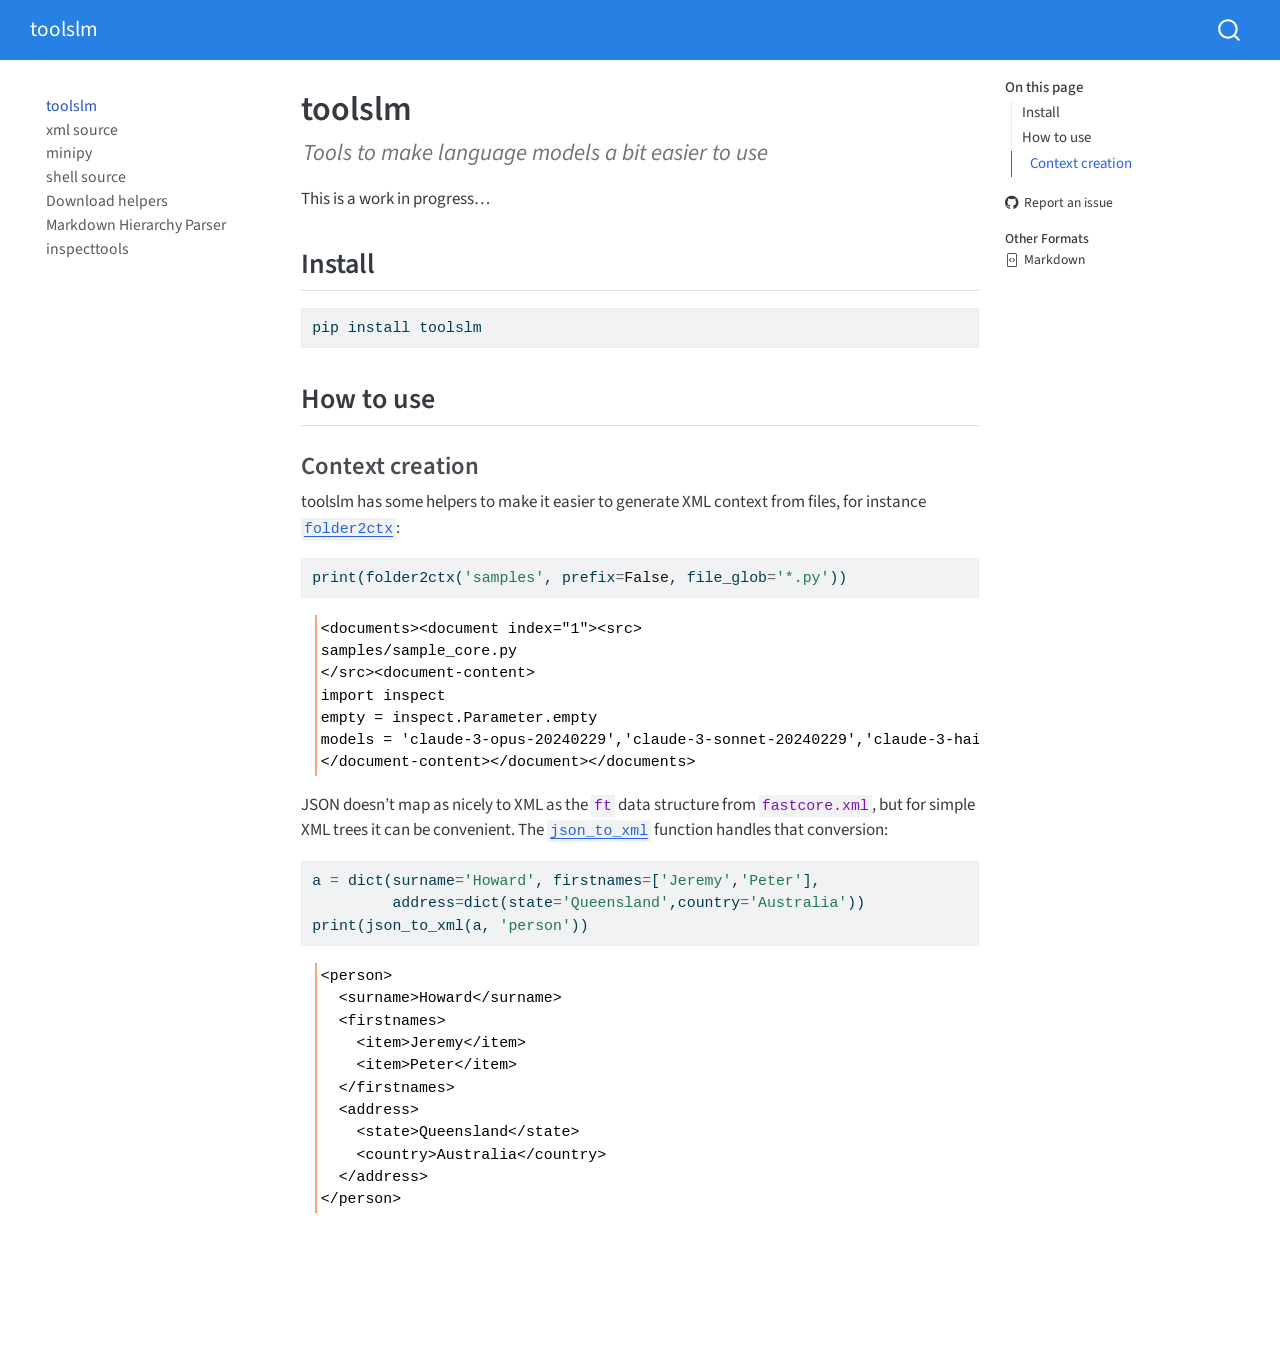
==== commit 94cdafbe: "deploy: c081364d822b8e9a5a5170c3f56dcc45151857d7" ====
--- a/index.html
+++ b/index.html
@@ -2,7 +2,7 @@
 <html xmlns="http://www.w3.org/1999/xhtml" lang="en" xml:lang="en"><head>
 
 <meta charset="utf-8">
-<meta name="generator" content="quarto-1.9.38">
+<meta name="generator" content="quarto-1.10.18">
 
 <meta name="viewport" content="width=device-width, initial-scale=1.0, user-scalable=yes">
 
@@ -13,10 +13,13 @@
 /* Default styles provided by pandoc.
 ** See https://pandoc.org/MANUAL.html#variables-for-html for config info.
 */
-code{white-space: pre-wrap;}
 span.smallcaps{font-variant: small-caps;}
-div.columns{display: flex; gap: min(4vw, 1.5em);}
-div.column{flex: auto; overflow-x: auto;}
+div.columns{display: flex; gap: 1.5em;}
+div.column{flex: auto;}
+@media screen {
+div.columns{gap: min(4vw, 1.5em);}
+div.column{overflow-x: auto;}
+}
 div.hanging-indent{margin-left: 1.5em; text-indent: -1.5em;}
 ul.task-list{list-style: none;}
 ul.task-list li input[type="checkbox"] {
@@ -75,10 +78,10 @@
 <script src="site_libs/quarto-html/tippy.umd.min.js"></script>
 <script src="site_libs/quarto-html/anchor.min.js"></script>
 <link href="site_libs/quarto-html/tippy.css" rel="stylesheet">
-<link href="site_libs/quarto-html/quarto-syntax-highlighting-15634bcf2e68342d4ad2dfa704d543f6.css" rel="stylesheet" id="quarto-text-highlighting-styles">
+<link href="site_libs/quarto-html/quarto-syntax-highlighting-64a204ab8560d761af7679ceaba22944.css" rel="stylesheet" id="quarto-text-highlighting-styles">
 <script src="site_libs/bootstrap/bootstrap.min.js"></script>
 <link href="site_libs/bootstrap/bootstrap-icons.css" rel="stylesheet">
-<link href="site_libs/bootstrap/bootstrap-b38bfc58f0732c5acf3d85c920ebea91.min.css" rel="stylesheet" append-hash="true" id="quarto-bootstrap" data-mode="light">
+<link href="site_libs/bootstrap/bootstrap-2b6a17fde00b5ccb222bcc6fbf188e31.min.css" rel="stylesheet" append-hash="true" id="quarto-bootstrap" data-mode="light">
 <script id="quarto-search-options" type="application/json">{
   "location": "navbar",
   "copy-button": false,
@@ -164,8 +167,8 @@
 </li>
         <li class="sidebar-item">
   <div class="sidebar-item-container"> 
-  <a href="./funccall.html" class="sidebar-item-text sidebar-link">
- <span class="menu-text">funccall source</span></a>
+  <a href="./minipy.html" class="sidebar-item-text sidebar-link">
+ <span class="menu-text">minipy</span></a>
   </div>
 </li>
         <li class="sidebar-item">
--- a/site_libs/quarto-html/quarto-syntax-highlighting-64a204ab8560d761af7679ceaba22944.css
+++ b/site_libs/quarto-html/quarto-syntax-highlighting-64a204ab8560d761af7679ceaba22944.css
@@ -0,0 +1,236 @@
+/* quarto syntax highlight colors */
+:root {
+  --quarto-hl-ot-color: #003B4F;
+  --quarto-hl-at-color: #657422;
+  --quarto-hl-ss-color: #20794D;
+  --quarto-hl-an-color: #5E5E5E;
+  --quarto-hl-fu-color: #4758AB;
+  --quarto-hl-st-color: #20794D;
+  --quarto-hl-cf-color: #003B4F;
+  --quarto-hl-op-color: #5E5E5E;
+  --quarto-hl-er-color: #AD0000;
+  --quarto-hl-bn-color: #AD0000;
+  --quarto-hl-al-color: #AD0000;
+  --quarto-hl-va-color: #111111;
+  --quarto-hl-bu-color: inherit;
+  --quarto-hl-ex-color: inherit;
+  --quarto-hl-pp-color: #AD0000;
+  --quarto-hl-in-color: #5E5E5E;
+  --quarto-hl-vs-color: #20794D;
+  --quarto-hl-wa-color: #5E5E5E;
+  --quarto-hl-do-color: #5E5E5E;
+  --quarto-hl-im-color: #00769E;
+  --quarto-hl-ch-color: #20794D;
+  --quarto-hl-dt-color: #AD0000;
+  --quarto-hl-fl-color: #AD0000;
+  --quarto-hl-co-color: #5E5E5E;
+  --quarto-hl-cv-color: #5E5E5E;
+  --quarto-hl-cn-color: #8f5902;
+  --quarto-hl-sc-color: #5E5E5E;
+  --quarto-hl-dv-color: #AD0000;
+  --quarto-hl-kw-color: #003B4F;
+}
+
+/* other quarto variables */
+:root {
+  --quarto-font-monospace: SFMono-Regular, Menlo, Monaco, Consolas, "Liberation Mono", "Courier New", monospace;
+}
+
+/* syntax highlight based on Pandoc's rules */
+pre > code.sourceCode > span {
+  color: #003B4F;
+}
+
+code.sourceCode > span {
+  color: #003B4F;
+}
+
+div.sourceCode,
+div.sourceCode pre.sourceCode {
+  color: #003B4F;
+}
+
+/* Normal */
+code span {
+  color: #003B4F;
+}
+
+/* Alert */
+code span.al {
+  color: #AD0000;
+  font-style: inherit;
+}
+
+/* Annotation */
+code span.an {
+  color: #5E5E5E;
+  font-style: inherit;
+}
+
+/* Attribute */
+code span.at {
+  color: #657422;
+  font-style: inherit;
+}
+
+/* BaseN */
+code span.bn {
+  color: #AD0000;
+  font-style: inherit;
+}
+
+/* BuiltIn */
+code span.bu {
+  font-style: inherit;
+}
+
+/* ControlFlow */
+code span.cf {
+  color: #003B4F;
+  font-weight: bold;
+  font-style: inherit;
+}
+
+/* Char */
+code span.ch {
+  color: #20794D;
+  font-style: inherit;
+}
+
+/* Constant */
+code span.cn {
+  color: #8f5902;
+  font-style: inherit;
+}
+
+/* Comment */
+code span.co {
+  color: #5E5E5E;
+  font-style: inherit;
+}
+
+/* CommentVar */
+code span.cv {
+  color: #5E5E5E;
+  font-style: italic;
+}
+
+/* Documentation */
+code span.do {
+  color: #5E5E5E;
+  font-style: italic;
+}
+
+/* DataType */
+code span.dt {
+  color: #AD0000;
+  font-style: inherit;
+}
+
+/* DecVal */
+code span.dv {
+  color: #AD0000;
+  font-style: inherit;
+}
+
+/* Error */
+code span.er {
+  color: #AD0000;
+  font-style: inherit;
+}
+
+/* Extension */
+code span.ex {
+  font-style: inherit;
+}
+
+/* Float */
+code span.fl {
+  color: #AD0000;
+  font-style: inherit;
+}
+
+/* Function */
+code span.fu {
+  color: #4758AB;
+  font-style: inherit;
+}
+
+/* Import */
+code span.im {
+  color: #00769E;
+  font-style: inherit;
+}
+
+/* Information */
+code span.in {
+  color: #5E5E5E;
+  font-style: inherit;
+}
+
+/* Keyword */
+code span.kw {
+  color: #003B4F;
+  font-weight: bold;
+  font-style: inherit;
+}
+
+/* Operator */
+code span.op {
+  color: #5E5E5E;
+  font-style: inherit;
+}
+
+/* Other */
+code span.ot {
+  color: #003B4F;
+  font-style: inherit;
+}
+
+/* Preprocessor */
+code span.pp {
+  color: #AD0000;
+  font-style: inherit;
+}
+
+/* SpecialChar */
+code span.sc {
+  color: #5E5E5E;
+  font-style: inherit;
+}
+
+/* SpecialString */
+code span.ss {
+  color: #20794D;
+  font-style: inherit;
+}
+
+/* String */
+code span.st {
+  color: #20794D;
+  font-style: inherit;
+}
+
+/* Variable */
+code span.va {
+  color: #111111;
+  font-style: inherit;
+}
+
+/* VerbatimString */
+code span.vs {
+  color: #20794D;
+  font-style: inherit;
+}
+
+/* Warning */
+code span.wa {
+  color: #5E5E5E;
+  font-style: italic;
+}
+
+.prevent-inlining {
+  content: "</";
+}
+
+/*# sourceMappingURL=9d8d5bb603a83b8298b89080a598c93b.css.map */
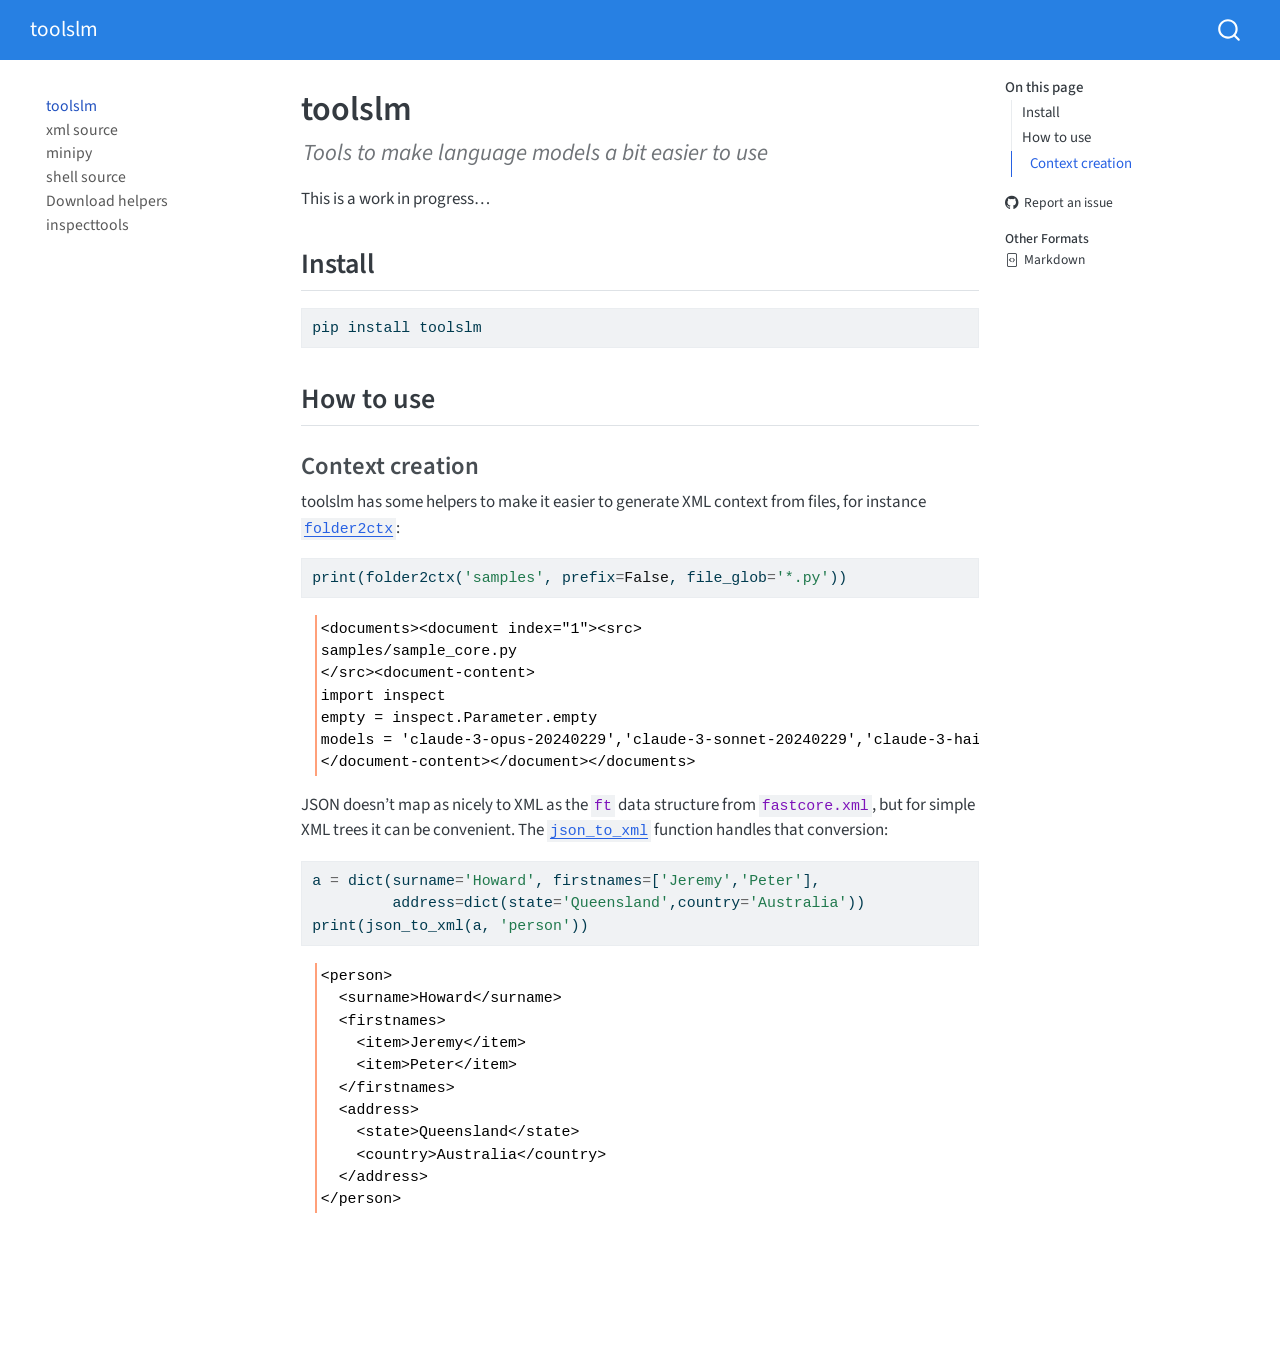
==== commit 7a87c9bd: "deploy: d1642f99f5264daa75cf537894cbe1d9746f8474" ====
--- a/index.html
+++ b/index.html
@@ -185,12 +185,6 @@
 </li>
         <li class="sidebar-item">
   <div class="sidebar-item-container"> 
-  <a href="./md_hier.html" class="sidebar-item-text sidebar-link">
- <span class="menu-text">Markdown Hierarchy Parser</span></a>
-  </div>
-</li>
-        <li class="sidebar-item">
-  <div class="sidebar-item-container"> 
   <a href="./inspecttools.html" class="sidebar-item-text sidebar-link">
  <span class="menu-text">inspecttools</span></a>
   </div>
